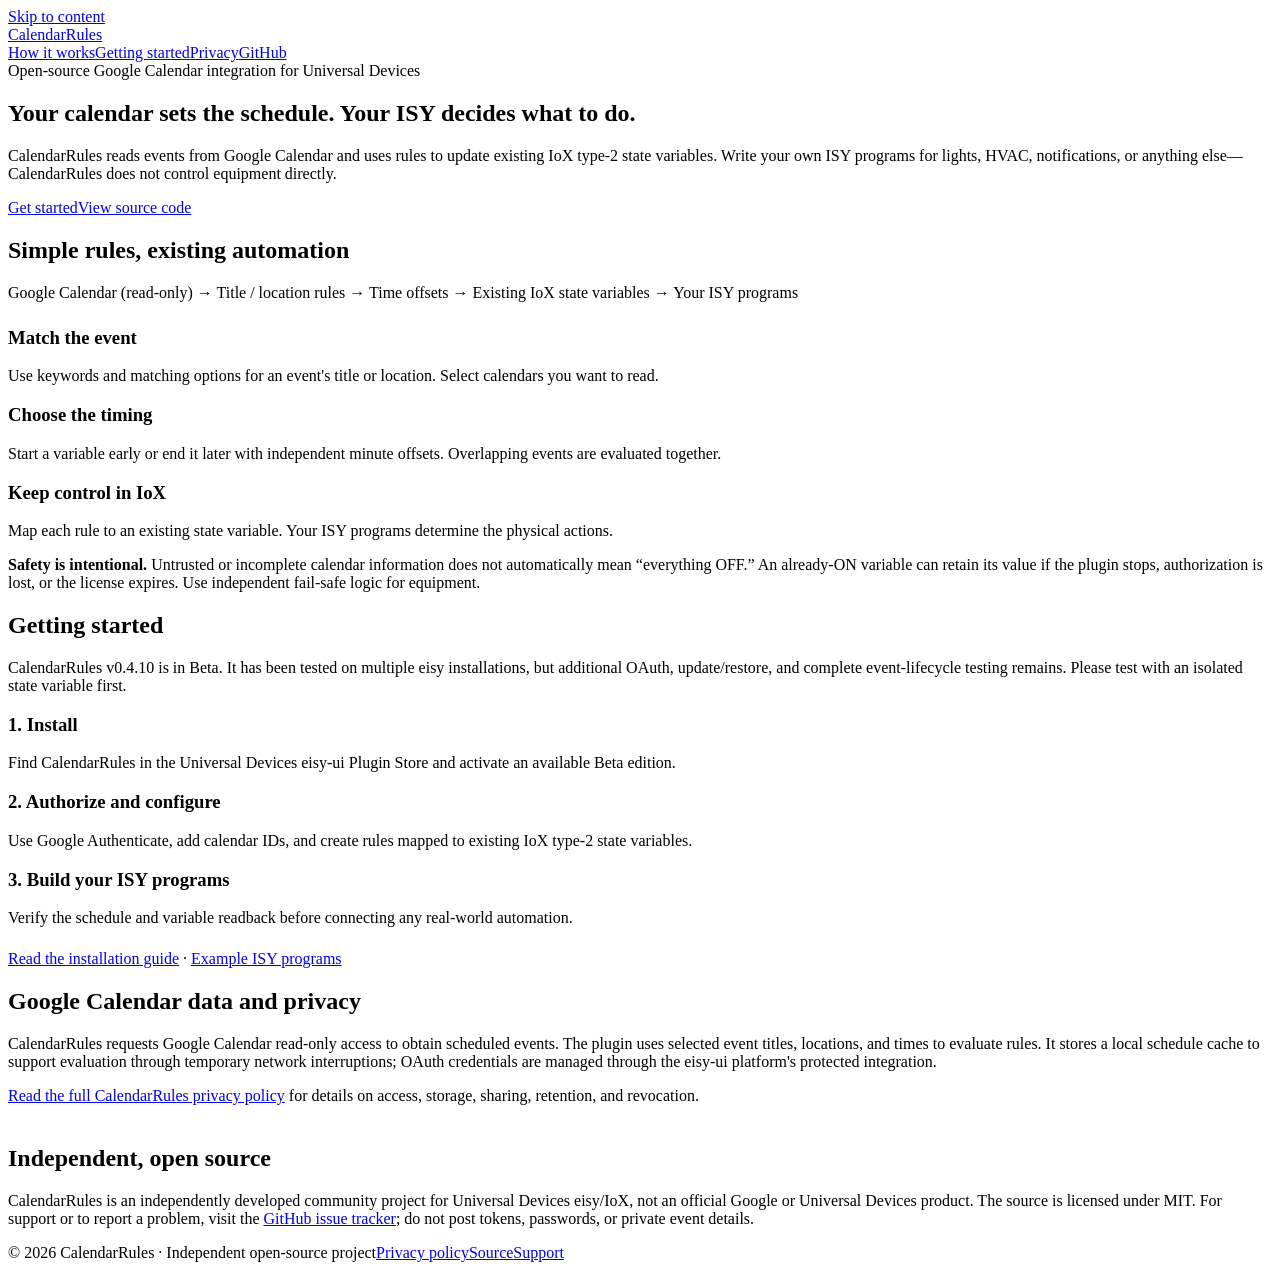
==== docs/index.html @ f2462c8f "Build CalendarRules public homepage for Google OAuth branding" ====
<!doctype html>
<html lang="en">
<head>
<meta charset="utf-8">
<meta name="viewport" content="width=device-width, initial-scale=1">
<meta name="description" content="CalendarRules is an open-source eisy and IoX plugin that translates read-only Google Calendar events into existing ISY state variables.">
<title>CalendarRules — Google Calendar automation for eisy / IoX</title>
<link rel="canonical" href="https://calendarrules.org/">
<link rel="stylesheet" href="/site.css">
</head>
<body>
<a class="skip" href="#main">Skip to content</a>
<header><div class="wrap"><a class="brand" href="/">CalendarRules</a><nav aria-label="Primary navigation"><a href="#how-it-works">How it works</a><a href="#getting-started">Getting started</a><a href="/privacy/">Privacy</a><a href="https://github.com/mike-2545/CalendarRules">GitHub</a></nav></div></header>
<main id="main">
<section class="hero"><div class="wrap">
<div class="eyebrow">Open-source Google Calendar integration for Universal Devices</div>
<h1>Your calendar sets the schedule. Your ISY decides what to do.</h1>
<p class="lead">CalendarRules reads events from Google Calendar and uses rules to update existing IoX type-2 state variables. Write your own ISY programs for lights, HVAC, notifications, or anything else—CalendarRules does not control equipment directly.</p>
<div class="actions"><a class="btn" href="#getting-started">Get started</a><a class="btn ghost" href="https://github.com/mike-2545/CalendarRules">View source code</a></div>
</div></section>
<section id="how-it-works" class="section"><div class="wrap">
<h2>Simple rules, existing automation</h2>
<div class="flow" aria-label="CalendarRules data flow">Google Calendar (read-only) → Title / location rules → Time offsets → Existing IoX state variables → Your ISY programs</div>
<div class="grid" style="margin-top:25px">
<div class="tile"><h3>Match the event</h3><p>Use keywords and matching options for an event's title or location. Select calendars you want to read.</p></div>
<div class="tile"><h3>Choose the timing</h3><p>Start a variable early or end it later with independent minute offsets. Overlapping events are evaluated together.</p></div>
<div class="tile"><h3>Keep control in IoX</h3><p>Map each rule to an existing state variable. Your ISY programs determine the physical actions.</p></div>
</div>
<div class="note"><strong>Safety is intentional.</strong> Untrusted or incomplete calendar information does not automatically mean “everything OFF.” An already-ON variable can retain its value if the plugin stops, authorization is lost, or the license expires. Use independent fail-safe logic for equipment.</div>
</div></section>
<section id="getting-started" class="section tint"><div class="wrap">
<h2>Getting started</h2>
<p>CalendarRules v0.4.10 is in Beta. It has been tested on multiple eisy installations, but additional OAuth, update/restore, and complete event-lifecycle testing remains. Please test with an isolated state variable first.</p>
<div class="grid">
<div class="tile"><h3>1. Install</h3><p>Find CalendarRules in the Universal Devices eisy-ui Plugin Store and activate an available Beta edition.</p></div>
<div class="tile"><h3>2. Authorize and configure</h3><p>Use Google Authenticate, add calendar IDs, and create rules mapped to existing IoX type-2 state variables.</p></div>
<div class="tile"><h3>3. Build your ISY programs</h3><p>Verify the schedule and variable readback before connecting any real-world automation.</p></div>
</div>
<p style="margin-top:23px"><a href="https://github.com/mike-2545/CalendarRules/blob/main/docs/getting-started.md">Read the installation guide</a> · <a href="https://github.com/mike-2545/CalendarRules/blob/main/docs/isy-program-examples.md">Example ISY programs</a></p>
</div></section>
<section class="section"><div class="wrap">
<h2>Google Calendar data and privacy</h2>
<p>CalendarRules requests Google Calendar read-only access to obtain scheduled events. The plugin uses selected event titles, locations, and times to evaluate rules. It stores a local schedule cache to support evaluation through temporary network interruptions; OAuth credentials are managed through the eisy-ui platform's protected integration.</p>
<p><a href="/privacy/">Read the full CalendarRules privacy policy</a> for details on access, storage, sharing, retention, and revocation.</p>
<h2 style="margin-top:40px">Independent, open source</h2>
<p>CalendarRules is an independently developed community project for Universal Devices eisy/IoX, not an official Google or Universal Devices product. The source is licensed under MIT. For support or to report a problem, visit the <a href="https://github.com/mike-2545/CalendarRules/issues">GitHub issue tracker</a>; do not post tokens, passwords, or private event details.</p>
</div></section>
</main>
<footer class="footer"><div class="wrap"><span>© 2026 CalendarRules · Independent open-source project</span><span><a href="/privacy/">Privacy policy</a><a href="https://github.com/mike-2545/CalendarRules">Source</a><a href="https://github.com/mike-2545/CalendarRules/issues">Support</a></span></div></footer>
</body></html>
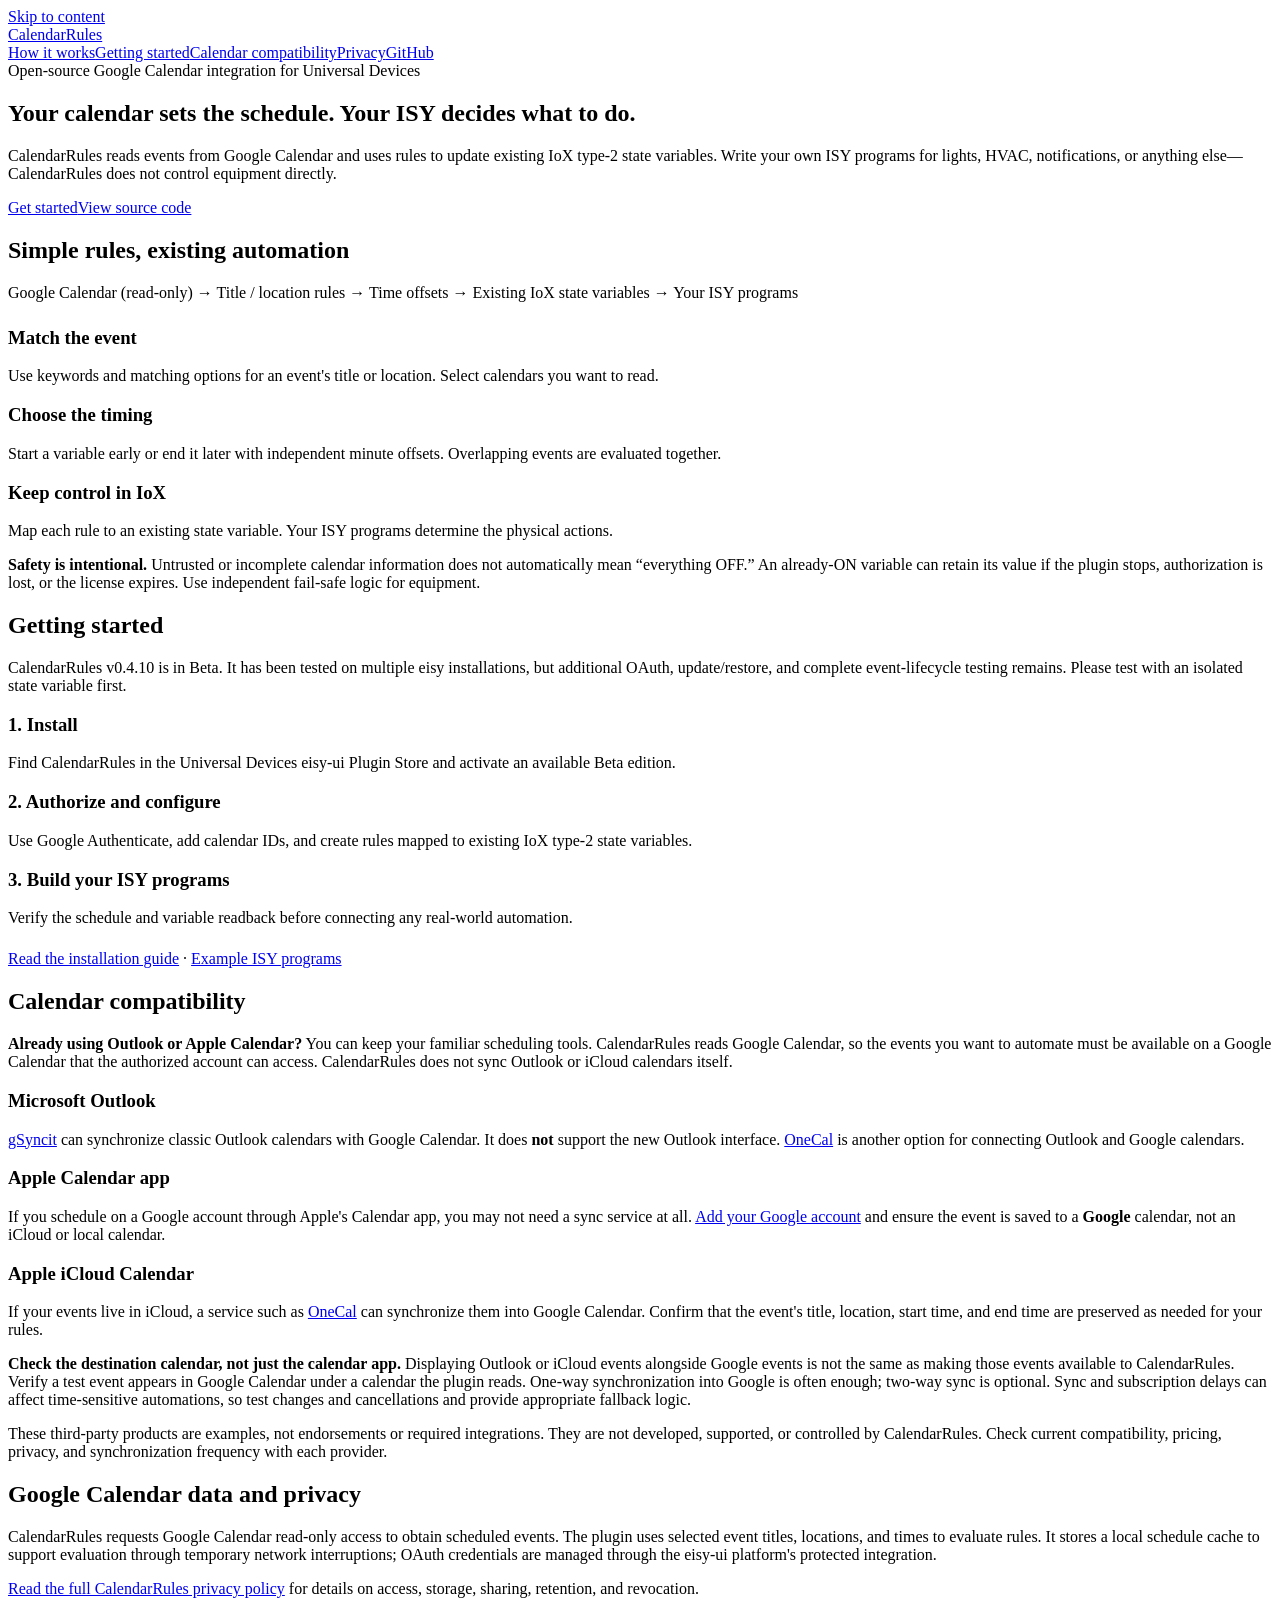
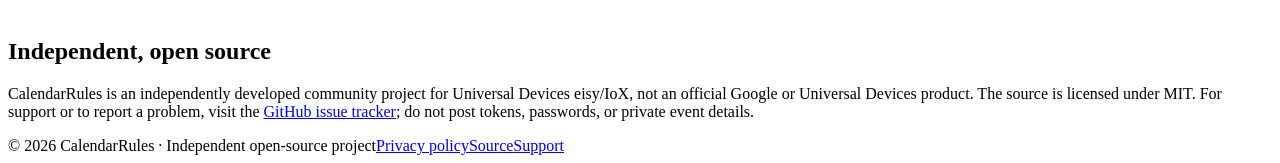
==== commit a4b8497d: "docs: add Calendar Compatibility section to website" ====
--- a/docs/index.html
+++ b/docs/index.html
@@ -10,7 +10,7 @@
 </head>
 <body>
 <a class="skip" href="#main">Skip to content</a>
-<header><div class="wrap"><a class="brand" href="/">CalendarRules</a><nav aria-label="Primary navigation"><a href="#how-it-works">How it works</a><a href="#getting-started">Getting started</a><a href="/privacy/">Privacy</a><a href="https://github.com/mike-2545/CalendarRules">GitHub</a></nav></div></header>
+<header><div class="wrap"><a class="brand" href="/">CalendarRules</a><nav aria-label="Primary navigation"><a href="#how-it-works">How it works</a><a href="#getting-started">Getting started</a><a href="#calendar-compatibility">Calendar compatibility</a><a href="/privacy/">Privacy</a><a href="https://github.com/mike-2545/CalendarRules">GitHub</a></nav></div></header>
 <main id="main">
 <section class="hero"><div class="wrap">
 <div class="eyebrow">Open-source Google Calendar integration for Universal Devices</div>
@@ -38,6 +38,17 @@
 </div>
 <p style="margin-top:23px"><a href="https://github.com/mike-2545/CalendarRules/blob/main/docs/getting-started.md">Read the installation guide</a> · <a href="https://github.com/mike-2545/CalendarRules/blob/main/docs/isy-program-examples.md">Example ISY programs</a></p>
 </div></section>
+<section id="calendar-compatibility" class="section"><div class="wrap">
+<h2>Calendar compatibility</h2>
+<p><strong>Already using Outlook or Apple Calendar?</strong> You can keep your familiar scheduling tools. CalendarRules reads Google Calendar, so the events you want to automate must be available on a Google Calendar that the authorized account can access. CalendarRules does not sync Outlook or iCloud calendars itself.</p>
+<div class="grid">
+<div class="tile"><h3>Microsoft Outlook</h3><p><a href="https://www.fieldstonsoftware.com/software/gsyncit5/">gSyncit</a> can synchronize classic Outlook calendars with Google Calendar. It does <strong>not</strong> support the new Outlook interface. <a href="https://www.onecal.io/calendar-sync">OneCal</a> is another option for connecting Outlook and Google calendars.</p></div>
+<div class="tile"><h3>Apple Calendar app</h3><p>If you schedule on a Google account through Apple's Calendar app, you may not need a sync service at all. <a href="https://support.apple.com/guide/calendar/add-calendars-and-calendar-accounts-icl4308d6701/mac">Add your Google account</a> and ensure the event is saved to a <strong>Google</strong> calendar, not an iCloud or local calendar.</p></div>
+<div class="tile"><h3>Apple iCloud Calendar</h3><p>If your events live in iCloud, a service such as <a href="https://www.onecal.io/features/apple-calendar-sync">OneCal</a> can synchronize them into Google Calendar. Confirm that the event's title, location, start time, and end time are preserved as needed for your rules.</p></div>
+</div>
+<div class="note"><strong>Check the destination calendar, not just the calendar app.</strong> Displaying Outlook or iCloud events alongside Google events is not the same as making those events available to CalendarRules. Verify a test event appears in Google Calendar under a calendar the plugin reads. One-way synchronization into Google is often enough; two-way sync is optional. Sync and subscription delays can affect time-sensitive automations, so test changes and cancellations and provide appropriate fallback logic.</div>
+<p>These third-party products are examples, not endorsements or required integrations. They are not developed, supported, or controlled by CalendarRules. Check current compatibility, pricing, privacy, and synchronization frequency with each provider.</p>
+</div></section>
 <section class="section"><div class="wrap">
 <h2>Google Calendar data and privacy</h2>
 <p>CalendarRules requests Google Calendar read-only access to obtain scheduled events. The plugin uses selected event titles, locations, and times to evaluate rules. It stores a local schedule cache to support evaluation through temporary network interruptions; OAuth credentials are managed through the eisy-ui platform's protected integration.</p>
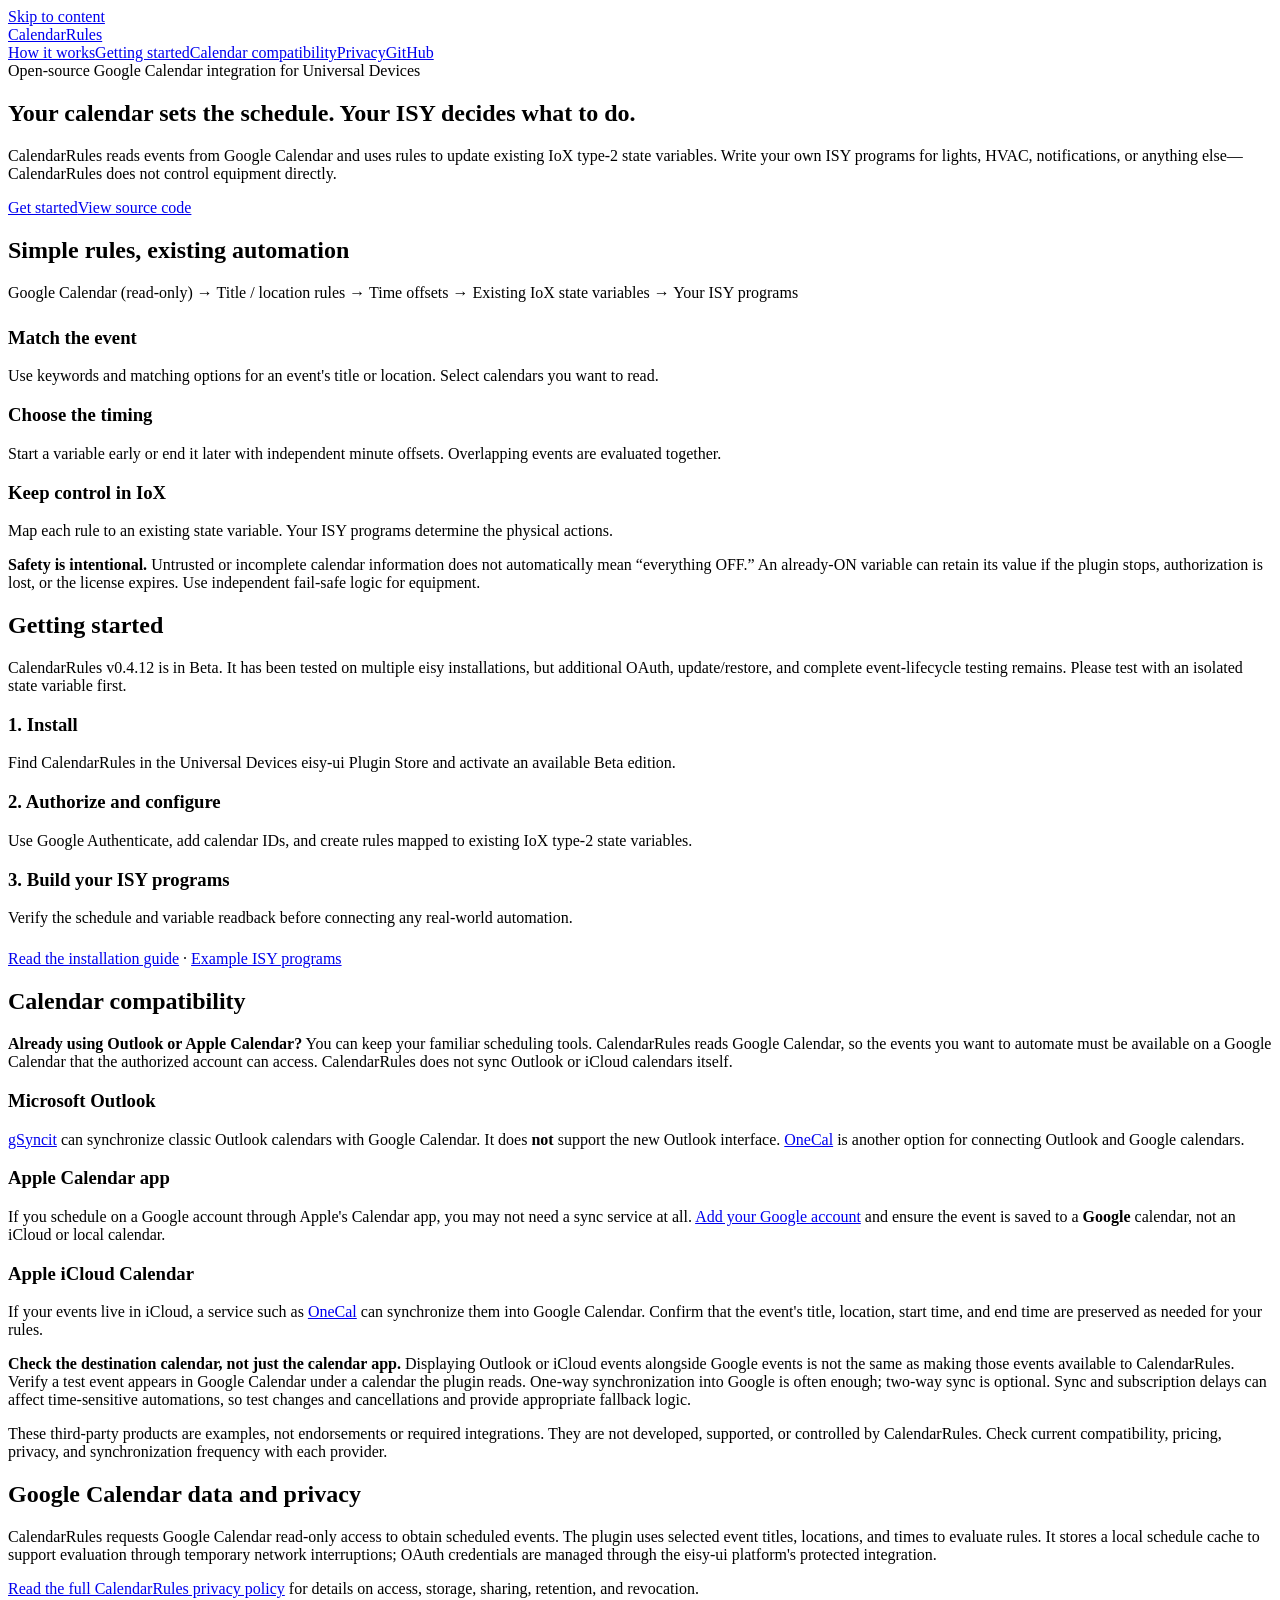
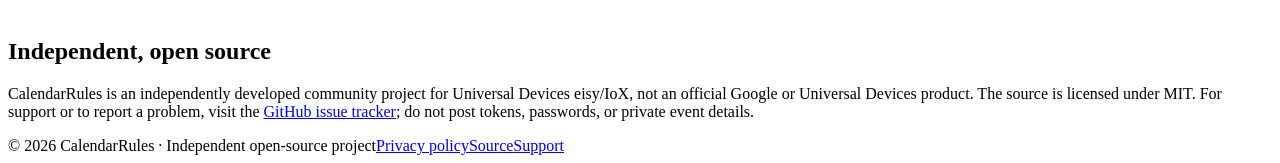
==== commit 57e442ed: "docs: record 0.4.12 Barn upgrade and acceptance" ====
--- a/docs/index.html
+++ b/docs/index.html
@@ -30,7 +30,7 @@
 </div></section>
 <section id="getting-started" class="section tint"><div class="wrap">
 <h2>Getting started</h2>
-<p>CalendarRules v0.4.10 is in Beta. It has been tested on multiple eisy installations, but additional OAuth, update/restore, and complete event-lifecycle testing remains. Please test with an isolated state variable first.</p>
+<p>CalendarRules v0.4.12 is in Beta. It has been tested on multiple eisy installations, but additional OAuth, update/restore, and complete event-lifecycle testing remains. Please test with an isolated state variable first.</p>
 <div class="grid">
 <div class="tile"><h3>1. Install</h3><p>Find CalendarRules in the Universal Devices eisy-ui Plugin Store and activate an available Beta edition.</p></div>
 <div class="tile"><h3>2. Authorize and configure</h3><p>Use Google Authenticate, add calendar IDs, and create rules mapped to existing IoX type-2 state variables.</p></div>
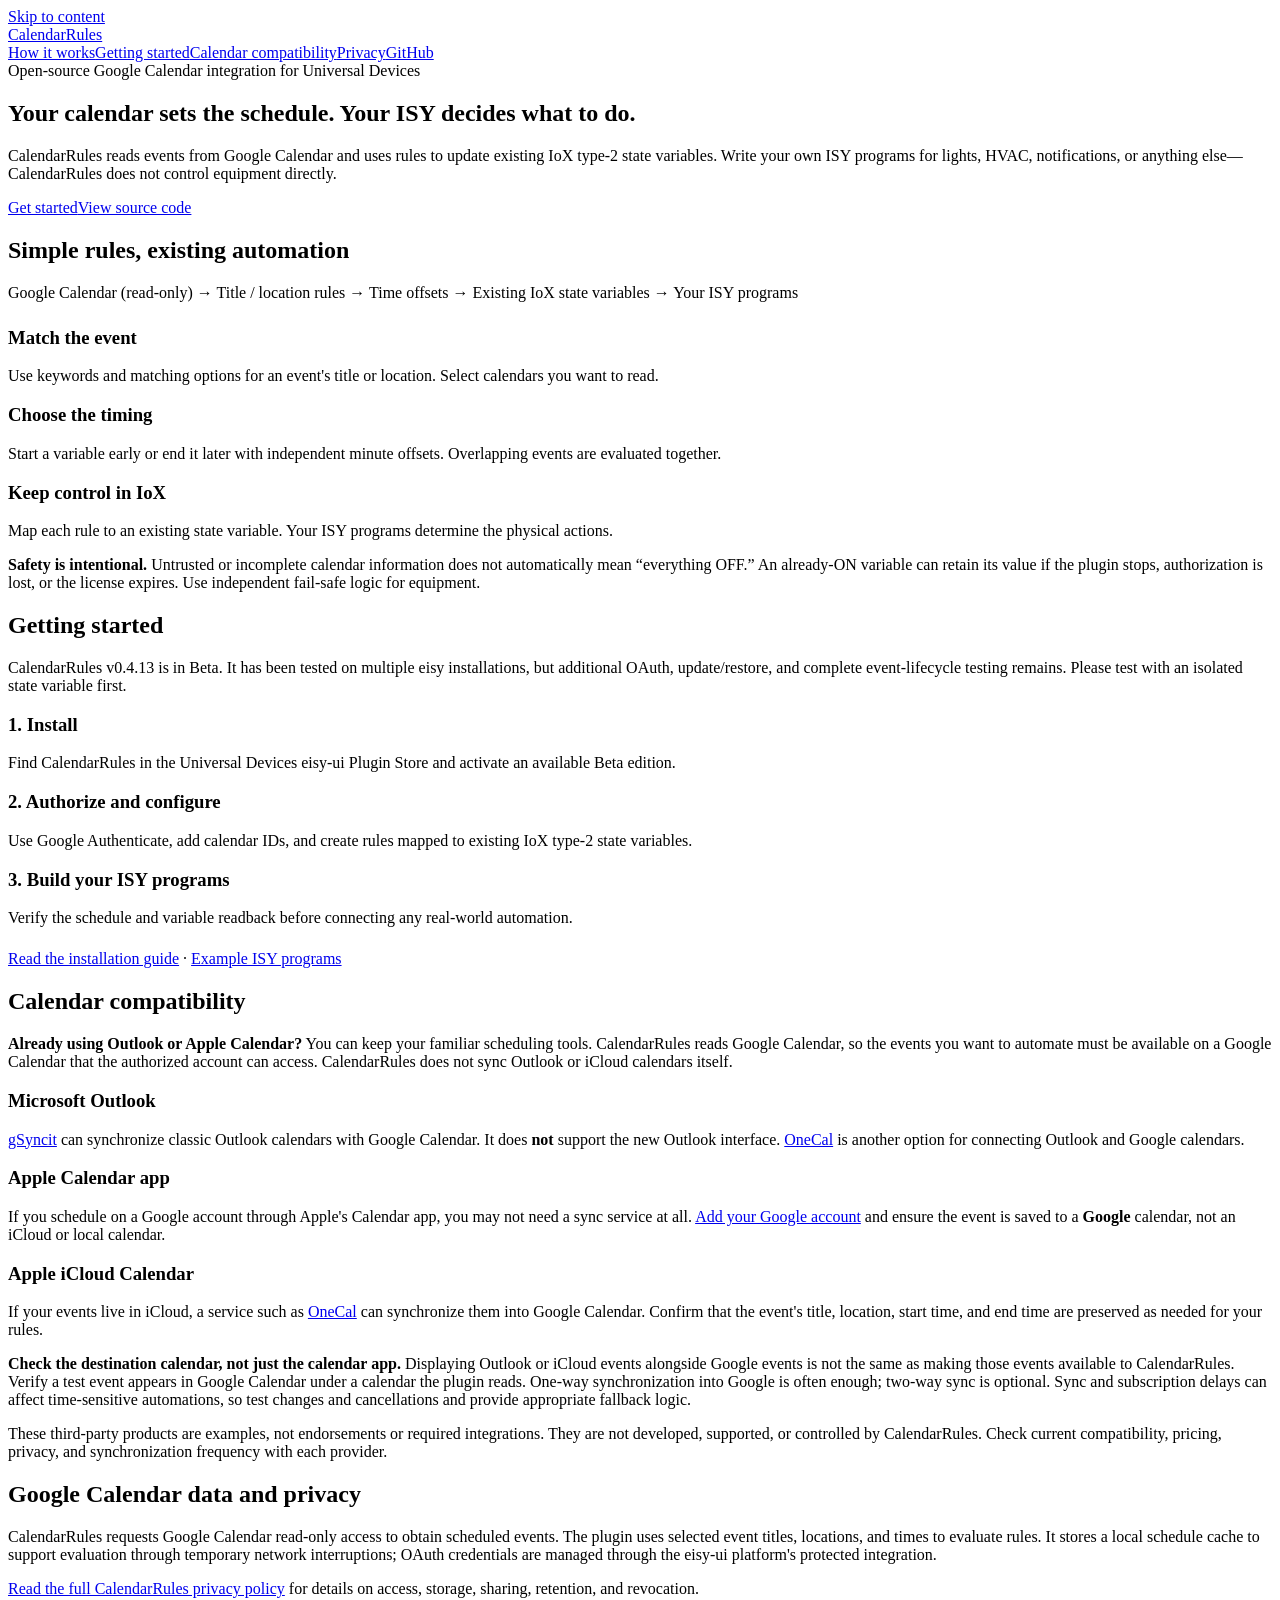
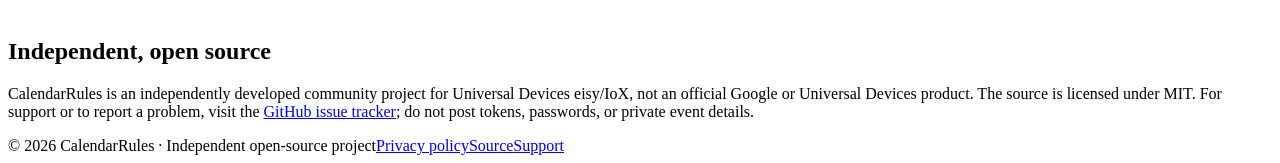
==== commit cea51b72: "docs: record 0.4.13 Barn configuration help acceptance" ====
--- a/docs/index.html
+++ b/docs/index.html
@@ -30,7 +30,7 @@
 </div></section>
 <section id="getting-started" class="section tint"><div class="wrap">
 <h2>Getting started</h2>
-<p>CalendarRules v0.4.12 is in Beta. It has been tested on multiple eisy installations, but additional OAuth, update/restore, and complete event-lifecycle testing remains. Please test with an isolated state variable first.</p>
+<p>CalendarRules v0.4.13 is in Beta. It has been tested on multiple eisy installations, but additional OAuth, update/restore, and complete event-lifecycle testing remains. Please test with an isolated state variable first.</p>
 <div class="grid">
 <div class="tile"><h3>1. Install</h3><p>Find CalendarRules in the Universal Devices eisy-ui Plugin Store and activate an available Beta edition.</p></div>
 <div class="tile"><h3>2. Authorize and configure</h3><p>Use Google Authenticate, add calendar IDs, and create rules mapped to existing IoX type-2 state variables.</p></div>
